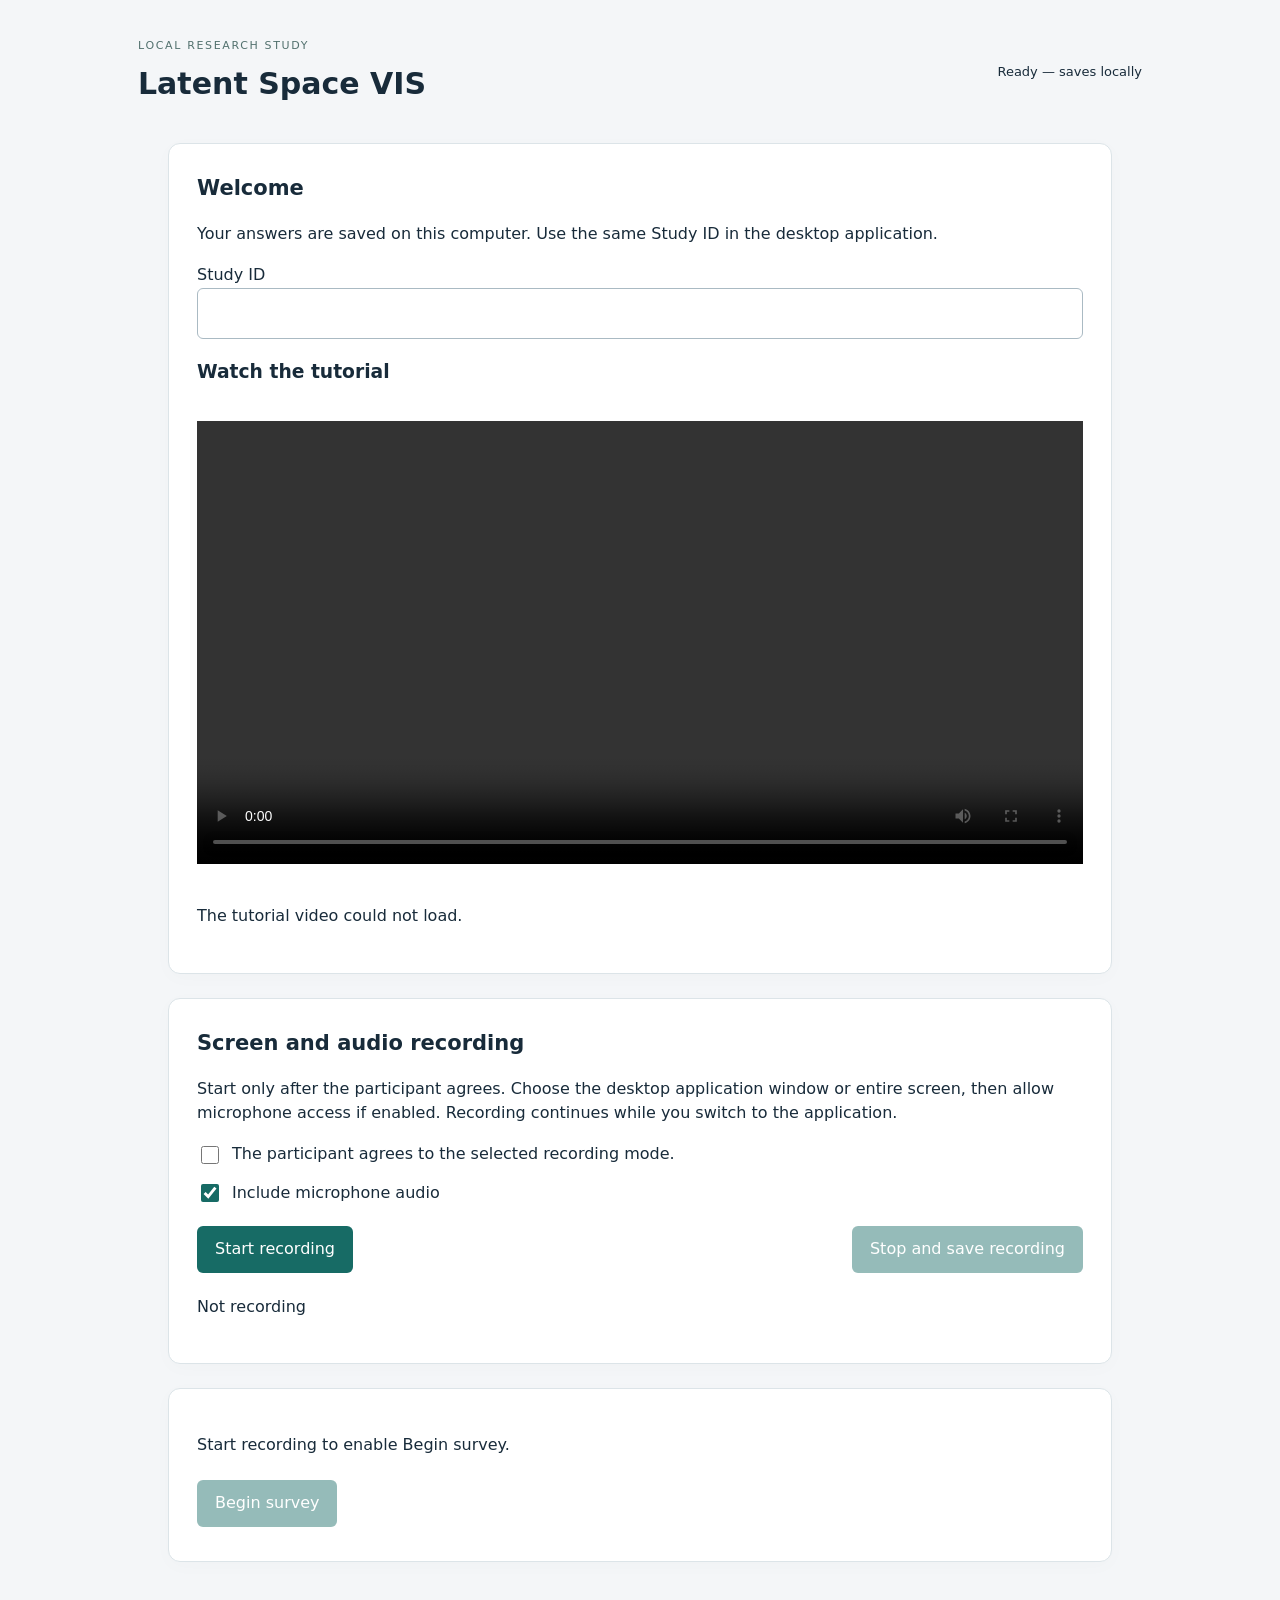
==== study/web/index.html @ 05cd8879 "update user study tool" ====
<!doctype html><html lang="en"><meta charset="utf-8"><meta name="viewport" content="width=device-width, initial-scale=1"><title>Latent Space VIS study</title><link rel="stylesheet" href="style.css?v=finish-recording"><header><div><span class="eyebrow">LOCAL RESEARCH STUDY</span><h1>Latent Space VIS</h1></div><div id="headerControls"><div id="saveStatus" role="status">Loading survey…</div></div></header><main><section id="setup"><h2>Welcome</h2><p>Your answers are saved on this computer. Use the same Study ID in the desktop application.</p><label>Study ID<input id="studyId" required autocomplete="off" maxlength="80"></label><h3>Watch the tutorial</h3><video id="tutorialVideo" controls preload="metadata" src="tutorial.mp4"><track kind="captions" src="tutorial.vtt" srclang="en" label="English" default></video><p id="videoNote" role="status"></p></section><section id="recording"><h2>Screen and audio recording</h2><p>Start only after the participant agrees. Choose the desktop application window or entire screen, then allow microphone access if enabled. Recording continues while you switch to the application.</p><label class="inline"><input id="consent" type="checkbox">The participant agrees to the selected recording mode.</label><label class="inline"><input id="recordMicrophone" type="checkbox" checked>Include microphone audio</label><div id="recordActions" class="actions"><button id="recordStart">Start recording</button><button id="recordStop" disabled>Stop and save recording</button></div><p id="recordStatus" role="status">Not recording</p><a id="downloadRecording" hidden>Download recording backup</a></section><section id="beginControls"><p id="beginHint">Start recording to enable Begin survey.</p><button id="begin" aria-describedby="beginHint" disabled>Begin survey</button></section><section id="survey" hidden><div class="progress"><span id="pageTitle"></span><span id="pagePosition"></span></div><form id="questions"></form><p id="validation" role="alert"></p><nav><button id="previous" type="button">Previous</button><button id="next" type="button">Save and continue</button></nav></section><section id="finished" hidden><h2>Responses saved</h2><div id="finishRecording"></div><button id="downloadBackup" class="secondary-button" hidden>Download backup (optional)</button> <button id="newSession" class="secondary-button">New participant</button></section></main><script src="app.js?v=named-answers-v3"></script></html>
---- study/web/style.css ----
:root{font-family:system-ui,sans-serif;color:#182b3a;background:#f4f6f8;line-height:1.55}*{box-sizing:border-box}body{margin:0}header{max-width:1060px;margin:auto;padding:32px 28px 16px;display:flex;justify-content:space-between;gap:24px;align-items:center}h1{margin:4px 0;font-size:30px}h2{font-size:21px;margin-top:0}.eyebrow{font-size:11px;letter-spacing:.15em;color:#52716e}main{max-width:1000px;margin:auto;padding:16px 28px 60px}section{background:white;border:1px solid #dce4e8;border-radius:12px;padding:28px;margin:0 0 24px;box-shadow:0 4px 20px #14283805}label{display:block;margin:14px 0}input[type=text],input:not([type]),textarea{display:block;width:100%;padding:12px;border:1px solid #aabac3;border-radius:6px;font:inherit}textarea{min-height:100px}button{font:inherit;background:#176b65;color:white;border:0;padding:11px 18px;border-radius:6px;cursor:pointer;margin:6px 0}button:disabled{opacity:.45;cursor:default}nav,.actions,.progress{display:flex;justify-content:space-between;gap:16px}fieldset{border:0;padding:0;margin:28px 0}legend{font-size:17px;font-weight:600;margin-bottom:12px}.choice,.inline{display:flex;align-items:center;gap:10px}input[type=radio],input[type=checkbox]{width:18px;height:18px;accent-color:#176b65}input[type=range]{width:100%;accent-color:#176b65}.slider-label{margin-bottom:8px}.slider-endpoints{display:flex;justify-content:space-between;color:#61737e;font-size:13px}.required{color:#ab3626}#validation{color:#a62b21}.progress{color:#526672;border-bottom:1px solid #e2e8ed;padding-bottom:14px}.matrix-row{padding:14px 0;border-bottom:1px solid #edf1f4}.scale{display:flex;flex-wrap:wrap;gap:12px}.scale label{font-size:12px;flex:1;min-width:70px}.recording{border-color:#c34141!important}video{width:100%;margin:16px 0;background:#142734}#saveStatus{font-size:13px}details{margin-top:20px}a{color:#176b65}[hidden]{display:none!important}@media(max-width:600px){header{display:block}section{padding:18px}.scale label{min-width:95px}}
#headerControls{display:flex;align-items:center;justify-content:flex-end;gap:12px;flex-wrap:wrap}
#finishRecording #recordStop{font-weight:700;font-size:1.1rem;padding:12px 22px}
.secondary-button{color:#176b65;background:white;border:1px solid #aabac3}
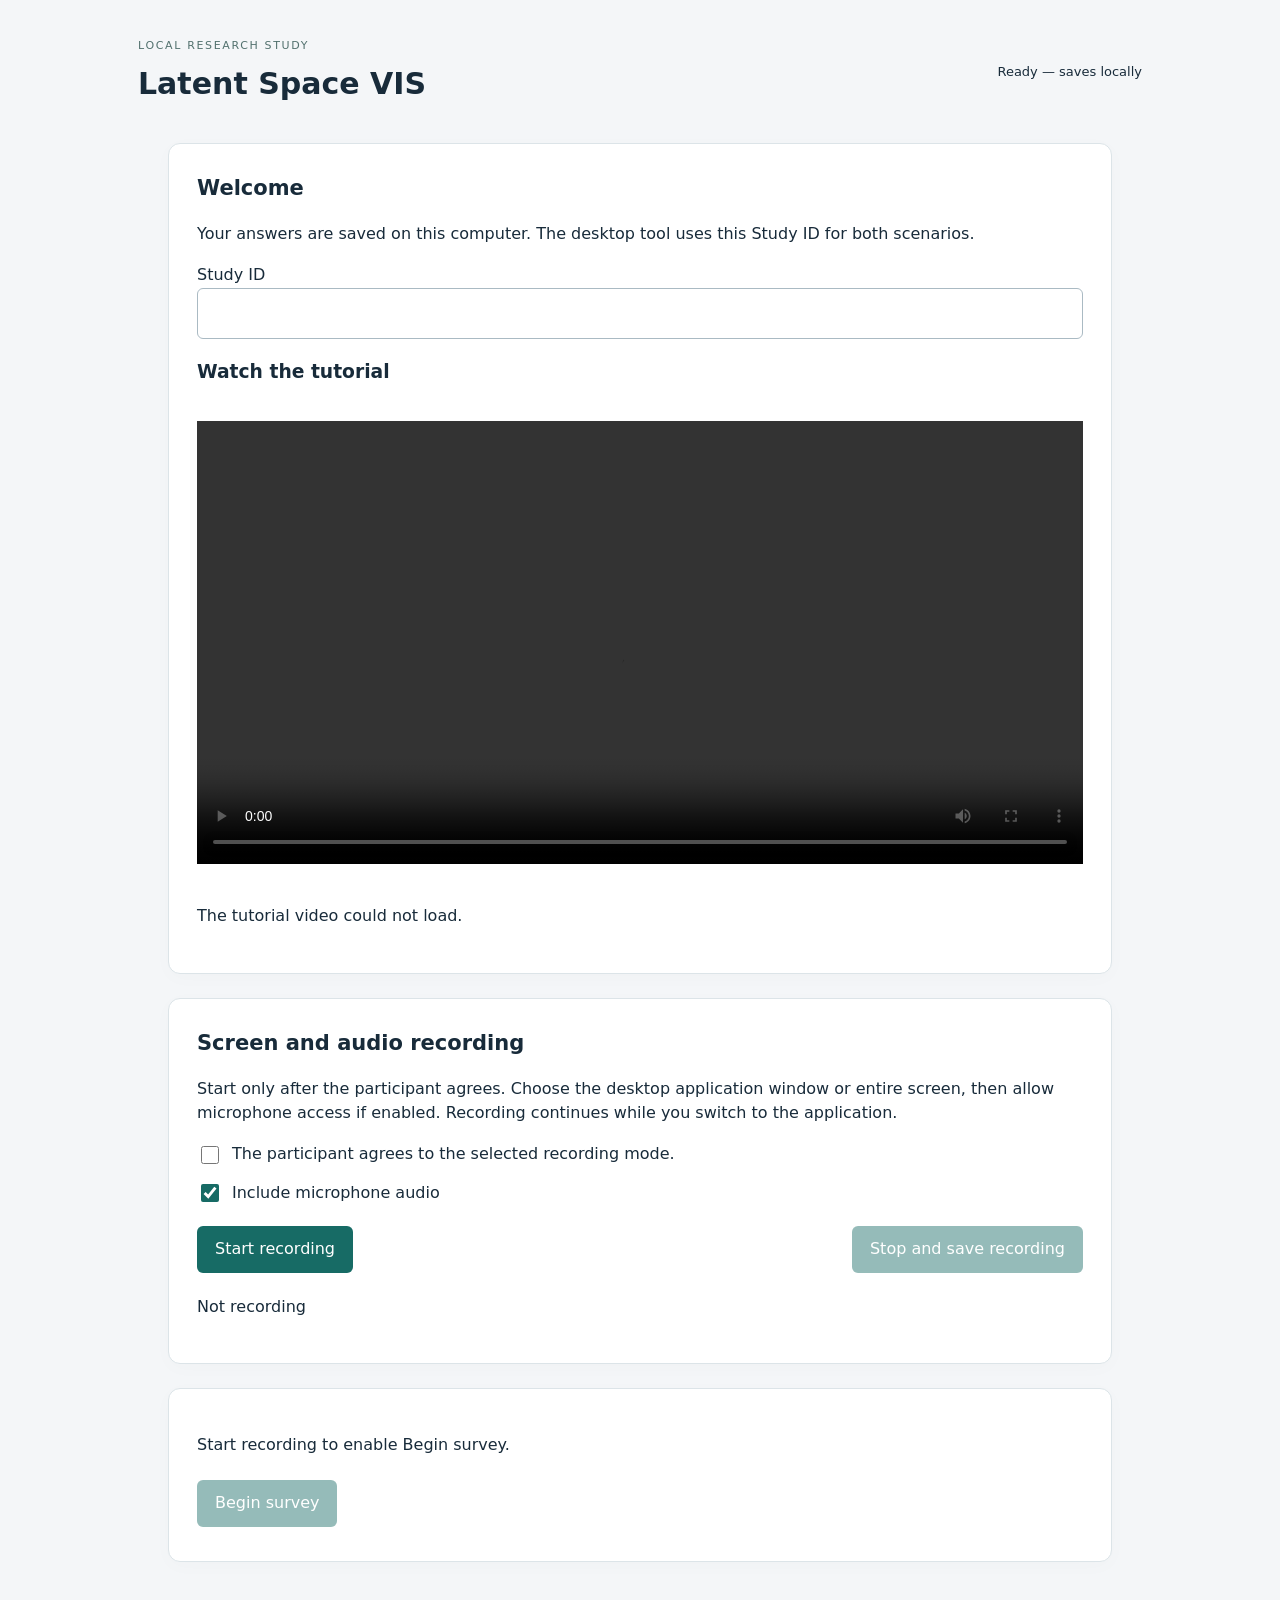
==== commit 774a67fb: "bug fixes" ====
--- a/study/web/index.html
+++ b/study/web/index.html
@@ -1 +1 @@
-<!doctype html><html lang="en"><meta charset="utf-8"><meta name="viewport" content="width=device-width, initial-scale=1"><title>Latent Space VIS study</title><link rel="stylesheet" href="style.css?v=finish-recording"><header><div><span class="eyebrow">LOCAL RESEARCH STUDY</span><h1>Latent Space VIS</h1></div><div id="headerControls"><div id="saveStatus" role="status">Loading survey…</div></div></header><main><section id="setup"><h2>Welcome</h2><p>Your answers are saved on this computer. Use the same Study ID in the desktop application.</p><label>Study ID<input id="studyId" required autocomplete="off" maxlength="80"></label><h3>Watch the tutorial</h3><video id="tutorialVideo" controls preload="metadata" src="tutorial.mp4"><track kind="captions" src="tutorial.vtt" srclang="en" label="English" default></video><p id="videoNote" role="status"></p></section><section id="recording"><h2>Screen and audio recording</h2><p>Start only after the participant agrees. Choose the desktop application window or entire screen, then allow microphone access if enabled. Recording continues while you switch to the application.</p><label class="inline"><input id="consent" type="checkbox">The participant agrees to the selected recording mode.</label><label class="inline"><input id="recordMicrophone" type="checkbox" checked>Include microphone audio</label><div id="recordActions" class="actions"><button id="recordStart">Start recording</button><button id="recordStop" disabled>Stop and save recording</button></div><p id="recordStatus" role="status">Not recording</p><a id="downloadRecording" hidden>Download recording backup</a></section><section id="beginControls"><p id="beginHint">Start recording to enable Begin survey.</p><button id="begin" aria-describedby="beginHint" disabled>Begin survey</button></section><section id="survey" hidden><div class="progress"><span id="pageTitle"></span><span id="pagePosition"></span></div><form id="questions"></form><p id="validation" role="alert"></p><nav><button id="previous" type="button">Previous</button><button id="next" type="button">Save and continue</button></nav></section><section id="finished" hidden><h2>Responses saved</h2><div id="finishRecording"></div><button id="downloadBackup" class="secondary-button" hidden>Download backup (optional)</button> <button id="newSession" class="secondary-button">New participant</button></section></main><script src="app.js?v=named-answers-v3"></script></html>
+<!doctype html><html lang="en"><meta charset="utf-8"><meta name="viewport" content="width=device-width, initial-scale=1"><title>Latent Space VIS study</title><link rel="stylesheet" href="style.css?v=finish-recording"><header><div><span class="eyebrow">LOCAL RESEARCH STUDY</span><h1>Latent Space VIS</h1></div><div id="headerControls"><div id="saveStatus" role="status">Loading survey…</div></div></header><main><section id="setup"><h2>Welcome</h2><p>Your answers are saved on this computer. The desktop tool uses this Study ID for both scenarios.</p><label>Study ID<input id="studyId" required autocomplete="off" maxlength="80"></label><h3>Watch the tutorial</h3><video id="tutorialVideo" controls preload="metadata" src="tutorial.mp4"><track kind="captions" src="tutorial.vtt" srclang="en" label="English" default></video><p id="videoNote" role="status"></p></section><section id="recording"><h2>Screen and audio recording</h2><p>Start only after the participant agrees. Choose the desktop application window or entire screen, then allow microphone access if enabled. Recording continues while you switch to the application.</p><label class="inline"><input id="consent" type="checkbox">The participant agrees to the selected recording mode.</label><label class="inline"><input id="recordMicrophone" type="checkbox" checked>Include microphone audio</label><div id="recordActions" class="actions"><button id="recordStart">Start recording</button><button id="recordStop" disabled>Stop and save recording</button></div><p id="recordStatus" role="status">Not recording</p><a id="downloadRecording" hidden>Download recording backup</a></section><section id="beginControls"><p id="beginHint">Start recording to enable Begin survey.</p><button id="begin" aria-describedby="beginHint" disabled>Begin survey</button></section><section id="survey" hidden><div class="progress"><span id="pageTitle"></span><span id="pagePosition"></span></div><form id="questions"></form><p id="validation" role="alert"></p><nav><button id="previous" type="button">Previous</button><button id="next" type="button">Save and continue</button></nav></section><section id="finished" hidden><h2>Responses saved</h2><div id="finishRecording"></div><button id="downloadBackup" class="secondary-button" hidden>Download backup (optional)</button> <button id="newSession" class="secondary-button">New participant</button></section></main><script src="app.js?v=automatic-tool-setup"></script></html>
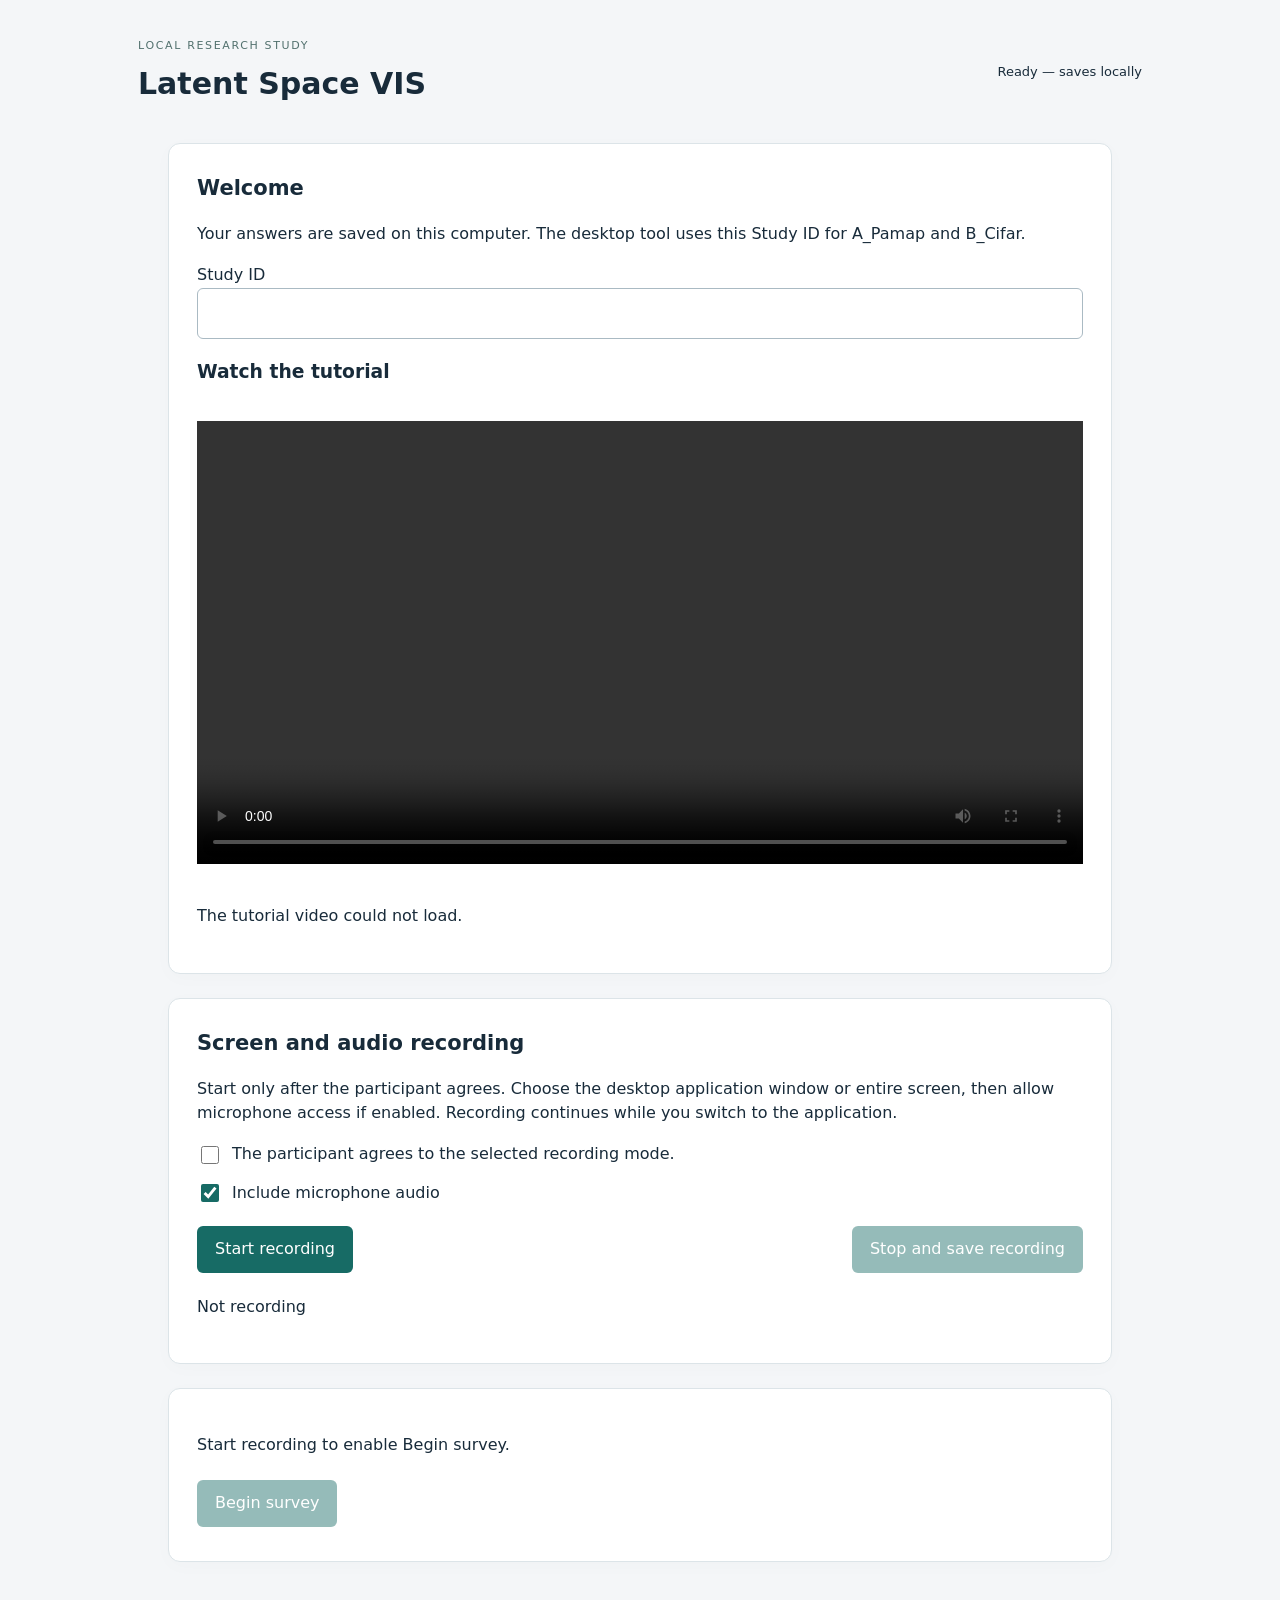
==== commit ca53c6de: "remove old stuff" ====
--- a/study/web/index.html
+++ b/study/web/index.html
@@ -1 +1 @@
-<!doctype html><html lang="en"><meta charset="utf-8"><meta name="viewport" content="width=device-width, initial-scale=1"><title>Latent Space VIS study</title><link rel="stylesheet" href="style.css?v=finish-recording"><header><div><span class="eyebrow">LOCAL RESEARCH STUDY</span><h1>Latent Space VIS</h1></div><div id="headerControls"><div id="saveStatus" role="status">Loading survey…</div></div></header><main><section id="setup"><h2>Welcome</h2><p>Your answers are saved on this computer. The desktop tool uses this Study ID for both scenarios.</p><label>Study ID<input id="studyId" required autocomplete="off" maxlength="80"></label><h3>Watch the tutorial</h3><video id="tutorialVideo" controls preload="metadata" src="tutorial.mp4"><track kind="captions" src="tutorial.vtt" srclang="en" label="English" default></video><p id="videoNote" role="status"></p></section><section id="recording"><h2>Screen and audio recording</h2><p>Start only after the participant agrees. Choose the desktop application window or entire screen, then allow microphone access if enabled. Recording continues while you switch to the application.</p><label class="inline"><input id="consent" type="checkbox">The participant agrees to the selected recording mode.</label><label class="inline"><input id="recordMicrophone" type="checkbox" checked>Include microphone audio</label><div id="recordActions" class="actions"><button id="recordStart">Start recording</button><button id="recordStop" disabled>Stop and save recording</button></div><p id="recordStatus" role="status">Not recording</p><a id="downloadRecording" hidden>Download recording backup</a></section><section id="beginControls"><p id="beginHint">Start recording to enable Begin survey.</p><button id="begin" aria-describedby="beginHint" disabled>Begin survey</button></section><section id="survey" hidden><div class="progress"><span id="pageTitle"></span><span id="pagePosition"></span></div><form id="questions"></form><p id="validation" role="alert"></p><nav><button id="previous" type="button">Previous</button><button id="next" type="button">Save and continue</button></nav></section><section id="finished" hidden><h2>Responses saved</h2><div id="finishRecording"></div><button id="downloadBackup" class="secondary-button" hidden>Download backup (optional)</button> <button id="newSession" class="secondary-button">New participant</button></section></main><script src="app.js?v=automatic-tool-setup"></script></html>
+<!doctype html><html lang="en"><meta charset="utf-8"><meta name="viewport" content="width=device-width, initial-scale=1"><title>Latent Space VIS study</title><link rel="stylesheet" href="style.css?v=finish-recording"><header><div><span class="eyebrow">LOCAL RESEARCH STUDY</span><h1>Latent Space VIS</h1></div><div id="headerControls"><div id="saveStatus" role="status">Loading survey…</div></div></header><main><section id="setup"><h2>Welcome</h2><p>Your answers are saved on this computer. The desktop tool uses this Study ID for A_Pamap and B_Cifar.</p><label>Study ID<input id="studyId" required autocomplete="off" maxlength="80"></label><h3>Watch the tutorial</h3><video id="tutorialVideo" controls preload="metadata" src="tutorial.mp4"><track kind="captions" src="tutorial.vtt" srclang="en" label="English" default></video><p id="videoNote" role="status"></p></section><section id="recording"><h2>Screen and audio recording</h2><p>Start only after the participant agrees. Choose the desktop application window or entire screen, then allow microphone access if enabled. Recording continues while you switch to the application.</p><label class="inline"><input id="consent" type="checkbox">The participant agrees to the selected recording mode.</label><label class="inline"><input id="recordMicrophone" type="checkbox" checked>Include microphone audio</label><div id="recordActions" class="actions"><button id="recordStart">Start recording</button><button id="recordStop" disabled>Stop and save recording</button></div><p id="recordStatus" role="status">Not recording</p><a id="downloadRecording" hidden>Download recording backup</a></section><section id="beginControls"><p id="beginHint">Start recording to enable Begin survey.</p><button id="begin" aria-describedby="beginHint" disabled>Begin survey</button></section><section id="survey" hidden><div class="progress"><span id="pageTitle"></span><span id="pagePosition"></span></div><form id="questions"></form><p id="validation" role="alert"></p><nav><button id="previous" type="button">Previous</button><button id="next" type="button">Save and continue</button></nav></section><section id="finished" hidden><h2>Responses saved</h2><div id="finishRecording"></div><button id="downloadBackup" class="secondary-button" hidden>Download backup (optional)</button> <button id="newSession" class="secondary-button">New participant</button></section></main><script src="app.js?v=survey-flow"></script></html>
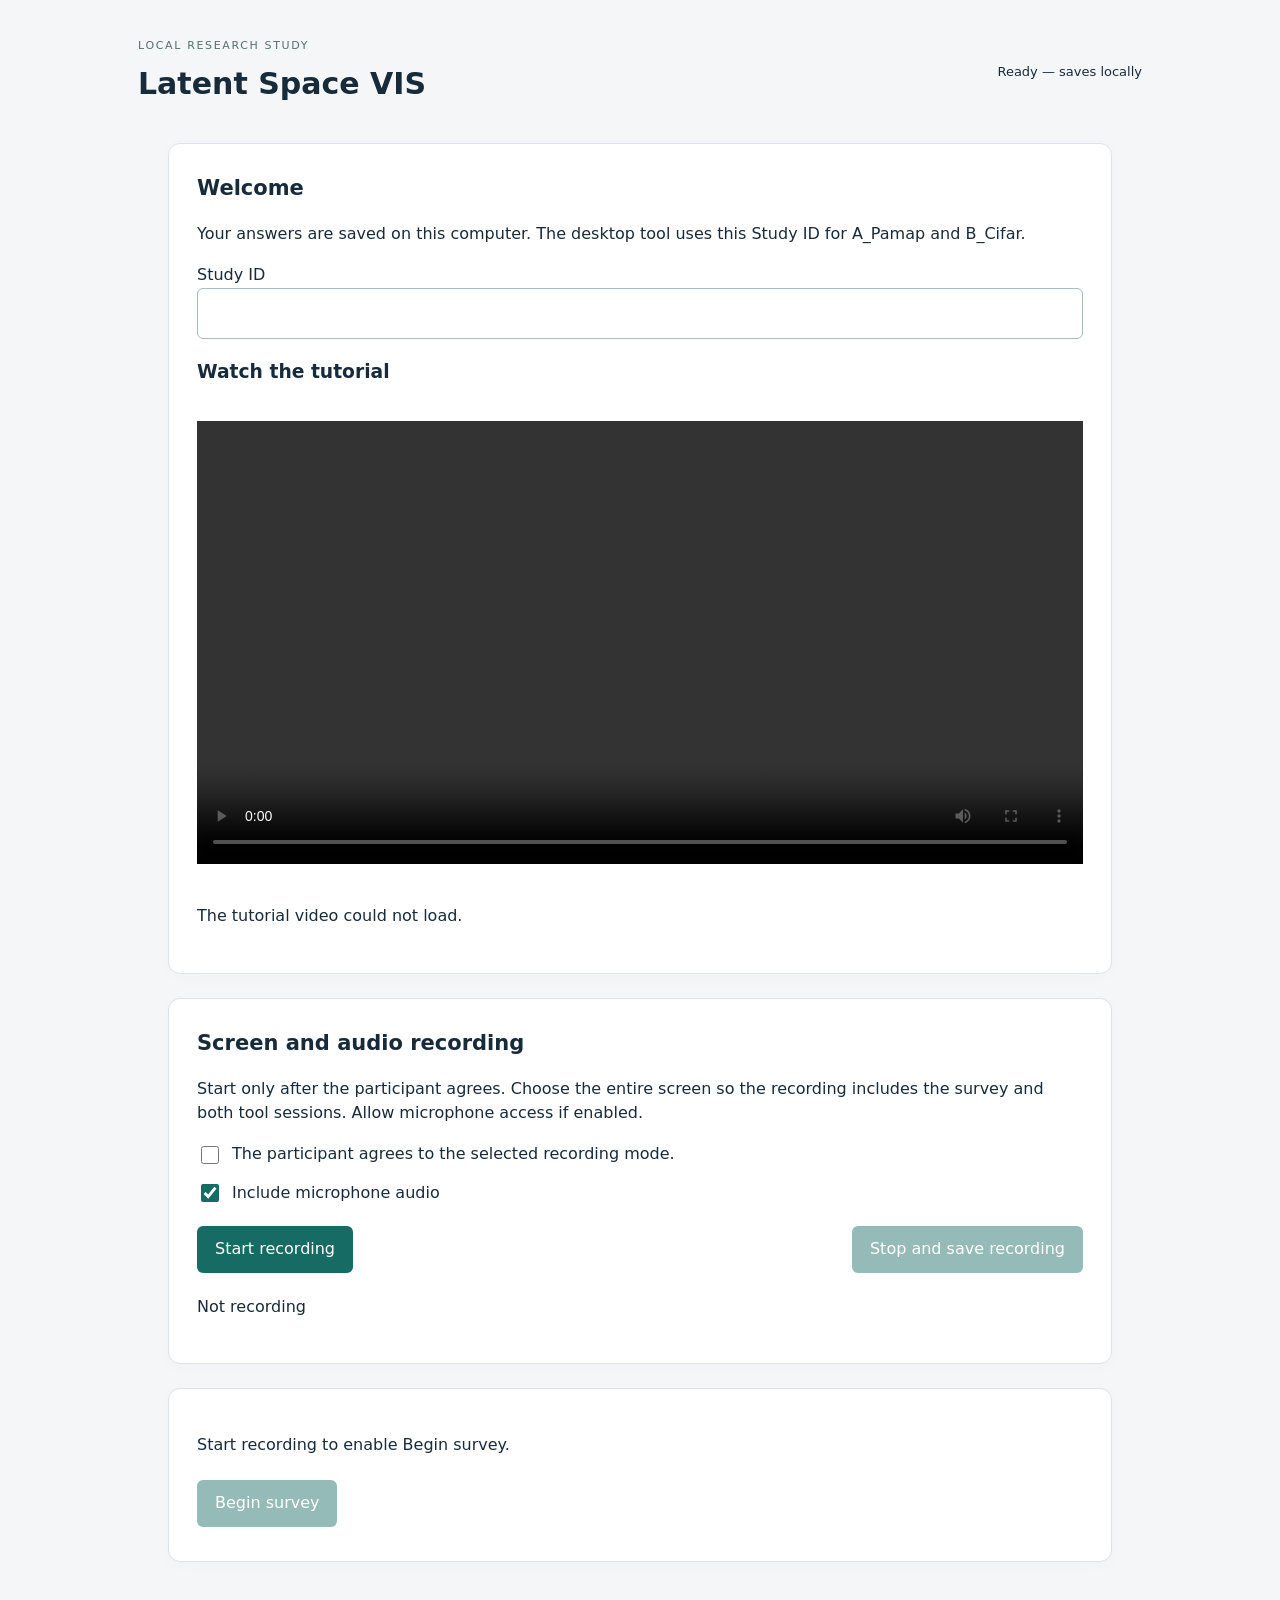
==== commit 9fc89123: "restructuring folder" ====
--- a/study/web/index.html
+++ b/study/web/index.html
@@ -1 +1 @@
-<!doctype html><html lang="en"><meta charset="utf-8"><meta name="viewport" content="width=device-width, initial-scale=1"><title>Latent Space VIS study</title><link rel="stylesheet" href="style.css?v=finish-recording"><header><div><span class="eyebrow">LOCAL RESEARCH STUDY</span><h1>Latent Space VIS</h1></div><div id="headerControls"><div id="saveStatus" role="status">Loading survey…</div></div></header><main><section id="setup"><h2>Welcome</h2><p>Your answers are saved on this computer. The desktop tool uses this Study ID for A_Pamap and B_Cifar.</p><label>Study ID<input id="studyId" required autocomplete="off" maxlength="80"></label><h3>Watch the tutorial</h3><video id="tutorialVideo" controls preload="metadata" src="tutorial.mp4"><track kind="captions" src="tutorial.vtt" srclang="en" label="English" default></video><p id="videoNote" role="status"></p></section><section id="recording"><h2>Screen and audio recording</h2><p>Start only after the participant agrees. Choose the desktop application window or entire screen, then allow microphone access if enabled. Recording continues while you switch to the application.</p><label class="inline"><input id="consent" type="checkbox">The participant agrees to the selected recording mode.</label><label class="inline"><input id="recordMicrophone" type="checkbox" checked>Include microphone audio</label><div id="recordActions" class="actions"><button id="recordStart">Start recording</button><button id="recordStop" disabled>Stop and save recording</button></div><p id="recordStatus" role="status">Not recording</p><a id="downloadRecording" hidden>Download recording backup</a></section><section id="beginControls"><p id="beginHint">Start recording to enable Begin survey.</p><button id="begin" aria-describedby="beginHint" disabled>Begin survey</button></section><section id="survey" hidden><div class="progress"><span id="pageTitle"></span><span id="pagePosition"></span></div><form id="questions"></form><p id="validation" role="alert"></p><nav><button id="previous" type="button">Previous</button><button id="next" type="button">Save and continue</button></nav></section><section id="finished" hidden><h2>Responses saved</h2><div id="finishRecording"></div><button id="downloadBackup" class="secondary-button" hidden>Download backup (optional)</button> <button id="newSession" class="secondary-button">New participant</button></section></main><script src="app.js?v=survey-flow"></script></html>
+<!doctype html><html lang="en"><meta charset="utf-8"><meta name="viewport" content="width=device-width, initial-scale=1"><title>Latent Space VIS study</title><link rel="stylesheet" href="style.css?v=compact-recording-control"><header><div><span class="eyebrow">LOCAL RESEARCH STUDY</span><h1>Latent Space VIS</h1></div><div id="headerControls"><div id="saveStatus" role="status">Loading survey…</div></div></header><main><section id="setup"><h2>Welcome</h2><p>Your answers are saved on this computer. The desktop tool uses this Study ID for A_Pamap and B_Cifar.</p><label>Study ID<input id="studyId" required autocomplete="off" maxlength="80"></label><h3>Watch the tutorial</h3><video id="tutorialVideo" controls preload="metadata" src="tutorial.mp4"><track kind="captions" src="tutorial.vtt" srclang="en" label="English" default></video><p id="videoNote" role="status"></p></section><section id="recording"><h2>Screen and audio recording</h2><p>Start only after the participant agrees. Choose the entire screen so the recording includes the survey and both tool sessions. Allow microphone access if enabled.</p><label class="inline"><input id="consent" type="checkbox">The participant agrees to the selected recording mode.</label><label class="inline"><input id="recordMicrophone" type="checkbox" checked>Include microphone audio</label><div id="recordActions" class="actions"><button id="recordStart">Start recording</button><button id="recordStop" disabled>Stop and save recording</button></div><p id="recordStatus" role="status">Not recording</p><a id="downloadRecording" hidden>Download recording backup</a></section><section id="beginControls"><p id="beginHint">Start recording to enable Begin survey.</p><button id="begin" aria-describedby="beginHint" disabled>Begin survey</button></section><section id="survey" hidden><div class="progress"><span id="pageTitle"></span><span id="pagePosition"></span></div><form id="questions"></form><p id="validation" role="alert"></p><nav><button id="previous" type="button">Previous</button><button id="next" type="button">Save and continue</button></nav></section><section id="finished" hidden><h2>Responses saved</h2><div id="finishRecording"></div><button id="downloadBackup" class="secondary-button" hidden>Download backup (optional)</button> <button id="newSession" class="secondary-button">New participant</button></section></main><script src="app.js?v=ready-to-switch"></script></html>
--- a/study/web/style.css
+++ b/study/web/style.css
@@ -1,4 +1,19 @@
 :root{font-family:system-ui,sans-serif;color:#182b3a;background:#f4f6f8;line-height:1.55}*{box-sizing:border-box}body{margin:0}header{max-width:1060px;margin:auto;padding:32px 28px 16px;display:flex;justify-content:space-between;gap:24px;align-items:center}h1{margin:4px 0;font-size:30px}h2{font-size:21px;margin-top:0}.eyebrow{font-size:11px;letter-spacing:.15em;color:#52716e}main{max-width:1000px;margin:auto;padding:16px 28px 60px}section{background:white;border:1px solid #dce4e8;border-radius:12px;padding:28px;margin:0 0 24px;box-shadow:0 4px 20px #14283805}label{display:block;margin:14px 0}input[type=text],input:not([type]),textarea{display:block;width:100%;padding:12px;border:1px solid #aabac3;border-radius:6px;font:inherit}textarea{min-height:100px}button{font:inherit;background:#176b65;color:white;border:0;padding:11px 18px;border-radius:6px;cursor:pointer;margin:6px 0}button:disabled{opacity:.45;cursor:default}nav,.actions,.progress{display:flex;justify-content:space-between;gap:16px}fieldset{border:0;padding:0;margin:28px 0}legend{font-size:17px;font-weight:600;margin-bottom:12px}.choice,.inline{display:flex;align-items:center;gap:10px}input[type=radio],input[type=checkbox]{width:18px;height:18px;accent-color:#176b65}input[type=range]{width:100%;accent-color:#176b65}.slider-label{margin-bottom:8px}.slider-endpoints{display:flex;justify-content:space-between;color:#61737e;font-size:13px}.required{color:#ab3626}#validation{color:#a62b21}.progress{color:#526672;border-bottom:1px solid #e2e8ed;padding-bottom:14px}.matrix-row{padding:14px 0;border-bottom:1px solid #edf1f4}.scale{display:flex;flex-wrap:wrap;gap:12px}.scale label{font-size:12px;flex:1;min-width:70px}.recording{border-color:#c34141!important}video{width:100%;margin:16px 0;background:#142734}#saveStatus{font-size:13px}details{margin-top:20px}a{color:#176b65}[hidden]{display:none!important}@media(max-width:600px){header{display:block}section{padding:18px}.scale label{min-width:95px}}
 #headerControls{display:flex;align-items:center;justify-content:flex-end;gap:12px;flex-wrap:wrap}
+#headerControls #recordStop {
+  background: transparent;
+  color: #526672;
+  font-size: 13px;
+  padding: 6px 10px;
+  margin: 0;
+}
+#headerControls #recordStop:hover:not(:disabled) {
+  background: #e7edf0;
+  color: #182b3a;
+}
+#headerControls #recordStop:focus-visible {
+  outline: 2px solid #176b65;
+  outline-offset: 2px;
+}
 #finishRecording #recordStop{font-weight:700;font-size:1.1rem;padding:12px 22px}
 .secondary-button{color:#176b65;background:white;border:1px solid #aabac3}
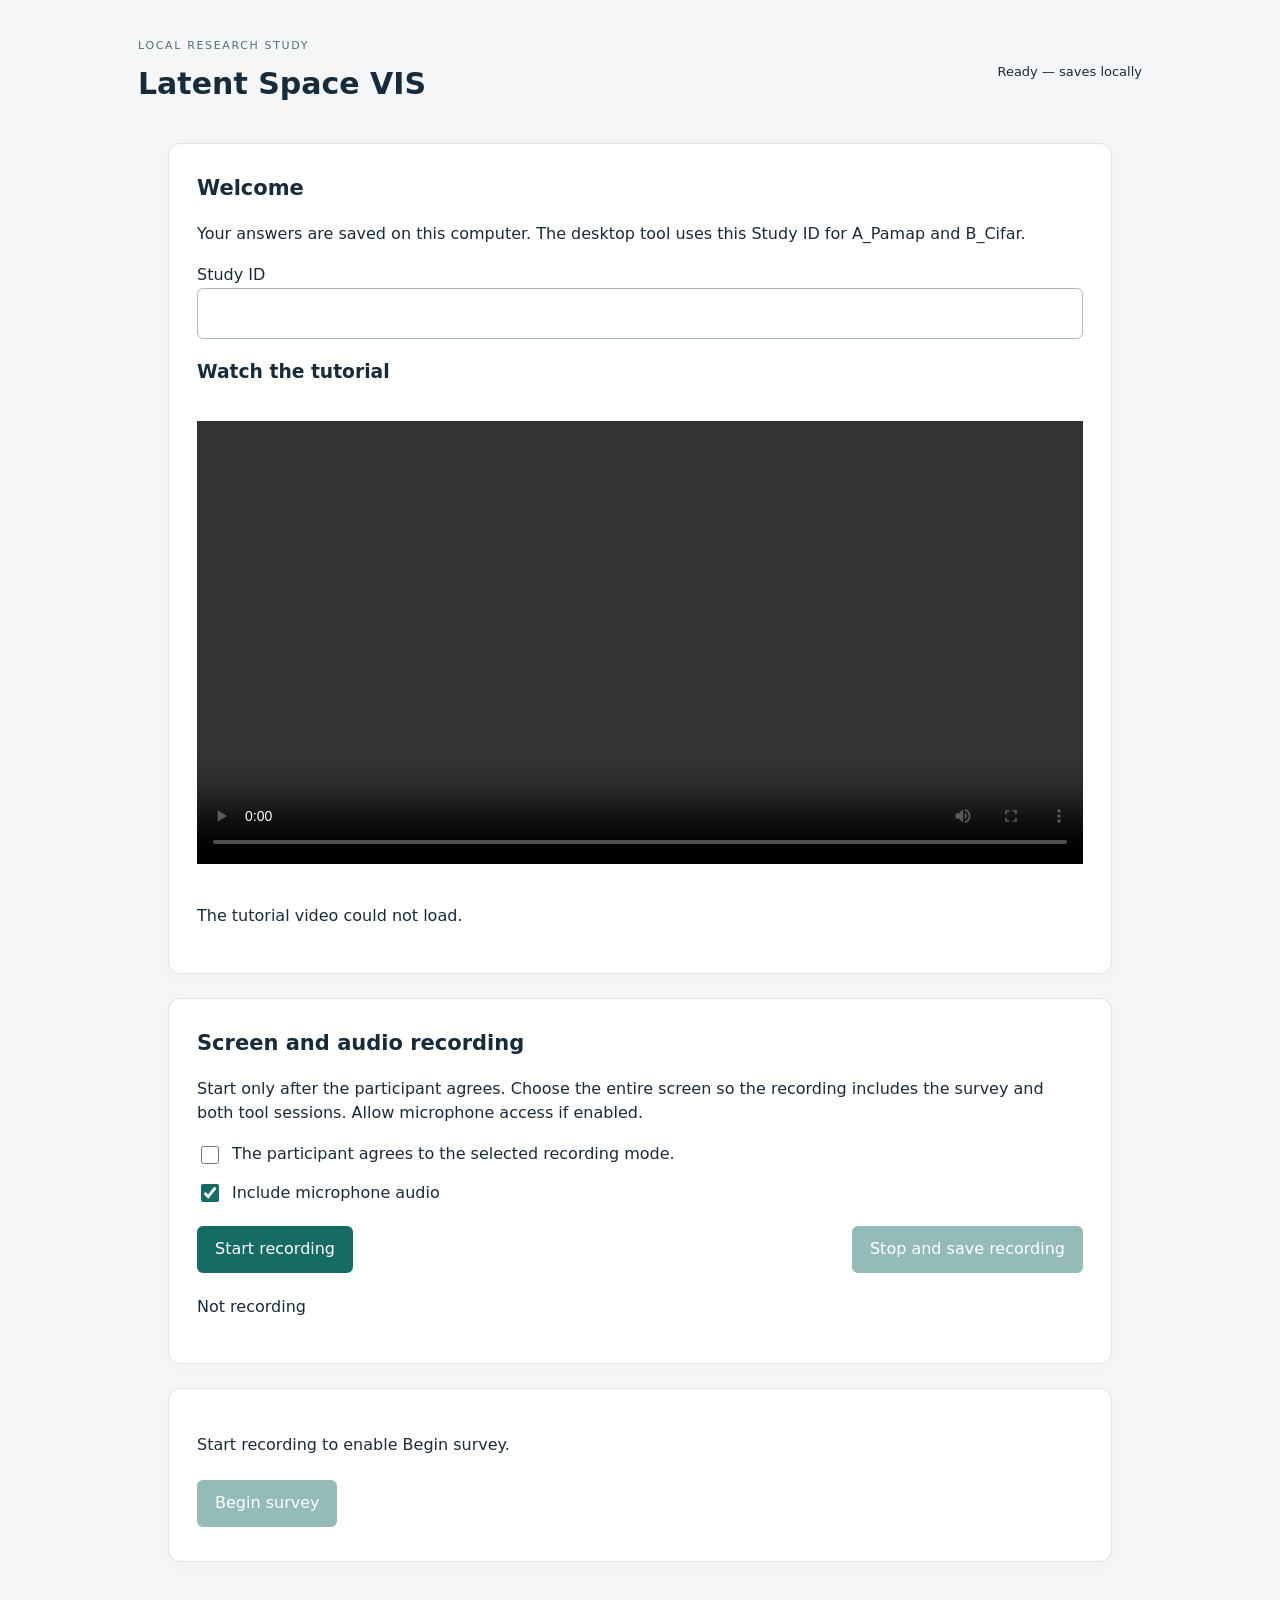
==== commit b1d0b629: "major ui adjustments to simplify process" ====
--- a/study/web/index.html
+++ b/study/web/index.html
@@ -1 +1 @@
-<!doctype html><html lang="en"><meta charset="utf-8"><meta name="viewport" content="width=device-width, initial-scale=1"><title>Latent Space VIS study</title><link rel="stylesheet" href="style.css?v=compact-recording-control"><header><div><span class="eyebrow">LOCAL RESEARCH STUDY</span><h1>Latent Space VIS</h1></div><div id="headerControls"><div id="saveStatus" role="status">Loading survey…</div></div></header><main><section id="setup"><h2>Welcome</h2><p>Your answers are saved on this computer. The desktop tool uses this Study ID for A_Pamap and B_Cifar.</p><label>Study ID<input id="studyId" required autocomplete="off" maxlength="80"></label><h3>Watch the tutorial</h3><video id="tutorialVideo" controls preload="metadata" src="tutorial.mp4"><track kind="captions" src="tutorial.vtt" srclang="en" label="English" default></video><p id="videoNote" role="status"></p></section><section id="recording"><h2>Screen and audio recording</h2><p>Start only after the participant agrees. Choose the entire screen so the recording includes the survey and both tool sessions. Allow microphone access if enabled.</p><label class="inline"><input id="consent" type="checkbox">The participant agrees to the selected recording mode.</label><label class="inline"><input id="recordMicrophone" type="checkbox" checked>Include microphone audio</label><div id="recordActions" class="actions"><button id="recordStart">Start recording</button><button id="recordStop" disabled>Stop and save recording</button></div><p id="recordStatus" role="status">Not recording</p><a id="downloadRecording" hidden>Download recording backup</a></section><section id="beginControls"><p id="beginHint">Start recording to enable Begin survey.</p><button id="begin" aria-describedby="beginHint" disabled>Begin survey</button></section><section id="survey" hidden><div class="progress"><span id="pageTitle"></span><span id="pagePosition"></span></div><form id="questions"></form><p id="validation" role="alert"></p><nav><button id="previous" type="button">Previous</button><button id="next" type="button">Save and continue</button></nav></section><section id="finished" hidden><h2>Responses saved</h2><div id="finishRecording"></div><button id="downloadBackup" class="secondary-button" hidden>Download backup (optional)</button> <button id="newSession" class="secondary-button">New participant</button></section></main><script src="app.js?v=ready-to-switch"></script></html>
+<!doctype html><html lang="en"><meta charset="utf-8"><meta name="viewport" content="width=device-width, initial-scale=1"><title>Latent Space VIS study</title><link rel="stylesheet" href="style.css?v=compact-recording-control"><header><div><span class="eyebrow">LOCAL RESEARCH STUDY</span><h1>Latent Space VIS</h1></div><div id="headerControls"><div id="saveStatus" role="status">Loading survey…</div></div></header><main><section id="setup"><h2>Welcome</h2><p>Your answers are saved on this computer. The desktop tool uses this Study ID for A_Pamap and B_Cifar.</p><label>Study ID<input id="studyId" required autocomplete="off" maxlength="80"></label><h3>Watch the tutorial</h3><video id="tutorialVideo" controls preload="metadata" src="tutorial.mp4"><track kind="captions" src="tutorial.vtt" srclang="en" label="English" default></video><p id="videoNote" role="status"></p></section><section id="recording"><h2>Screen and audio recording</h2><p>Start only after the participant agrees. Choose the entire screen so the recording includes the survey and both tool sessions. Allow microphone access if enabled.</p><label class="inline"><input id="consent" type="checkbox">The participant agrees to the selected recording mode.</label><label class="inline"><input id="recordMicrophone" type="checkbox" checked>Include microphone audio</label><div id="recordActions" class="actions"><button id="recordStart">Start recording</button><button id="recordStop" disabled>Stop and save recording</button></div><p id="recordStatus" role="status">Not recording</p><a id="downloadRecording" hidden>Download recording backup</a></section><section id="beginControls"><p id="beginHint">Start recording to enable Begin survey.</p><button id="begin" aria-describedby="beginHint" disabled>Begin survey</button></section><section id="survey" hidden><div class="progress"><span id="pageTitle"></span><span id="pagePosition"></span></div><form id="questions"></form><p id="validation" role="alert"></p><nav><button id="previous" type="button">Previous</button><button id="next" type="button">Save and continue</button></nav></section><section id="finished" hidden><h2>Responses saved</h2><div id="finishRecording"></div><button id="downloadBackup" class="secondary-button" hidden>Download backup (optional)</button> <button id="newSession" class="secondary-button">New participant</button></section></main><script src="app.js?v=recording-timeline"></script></html>
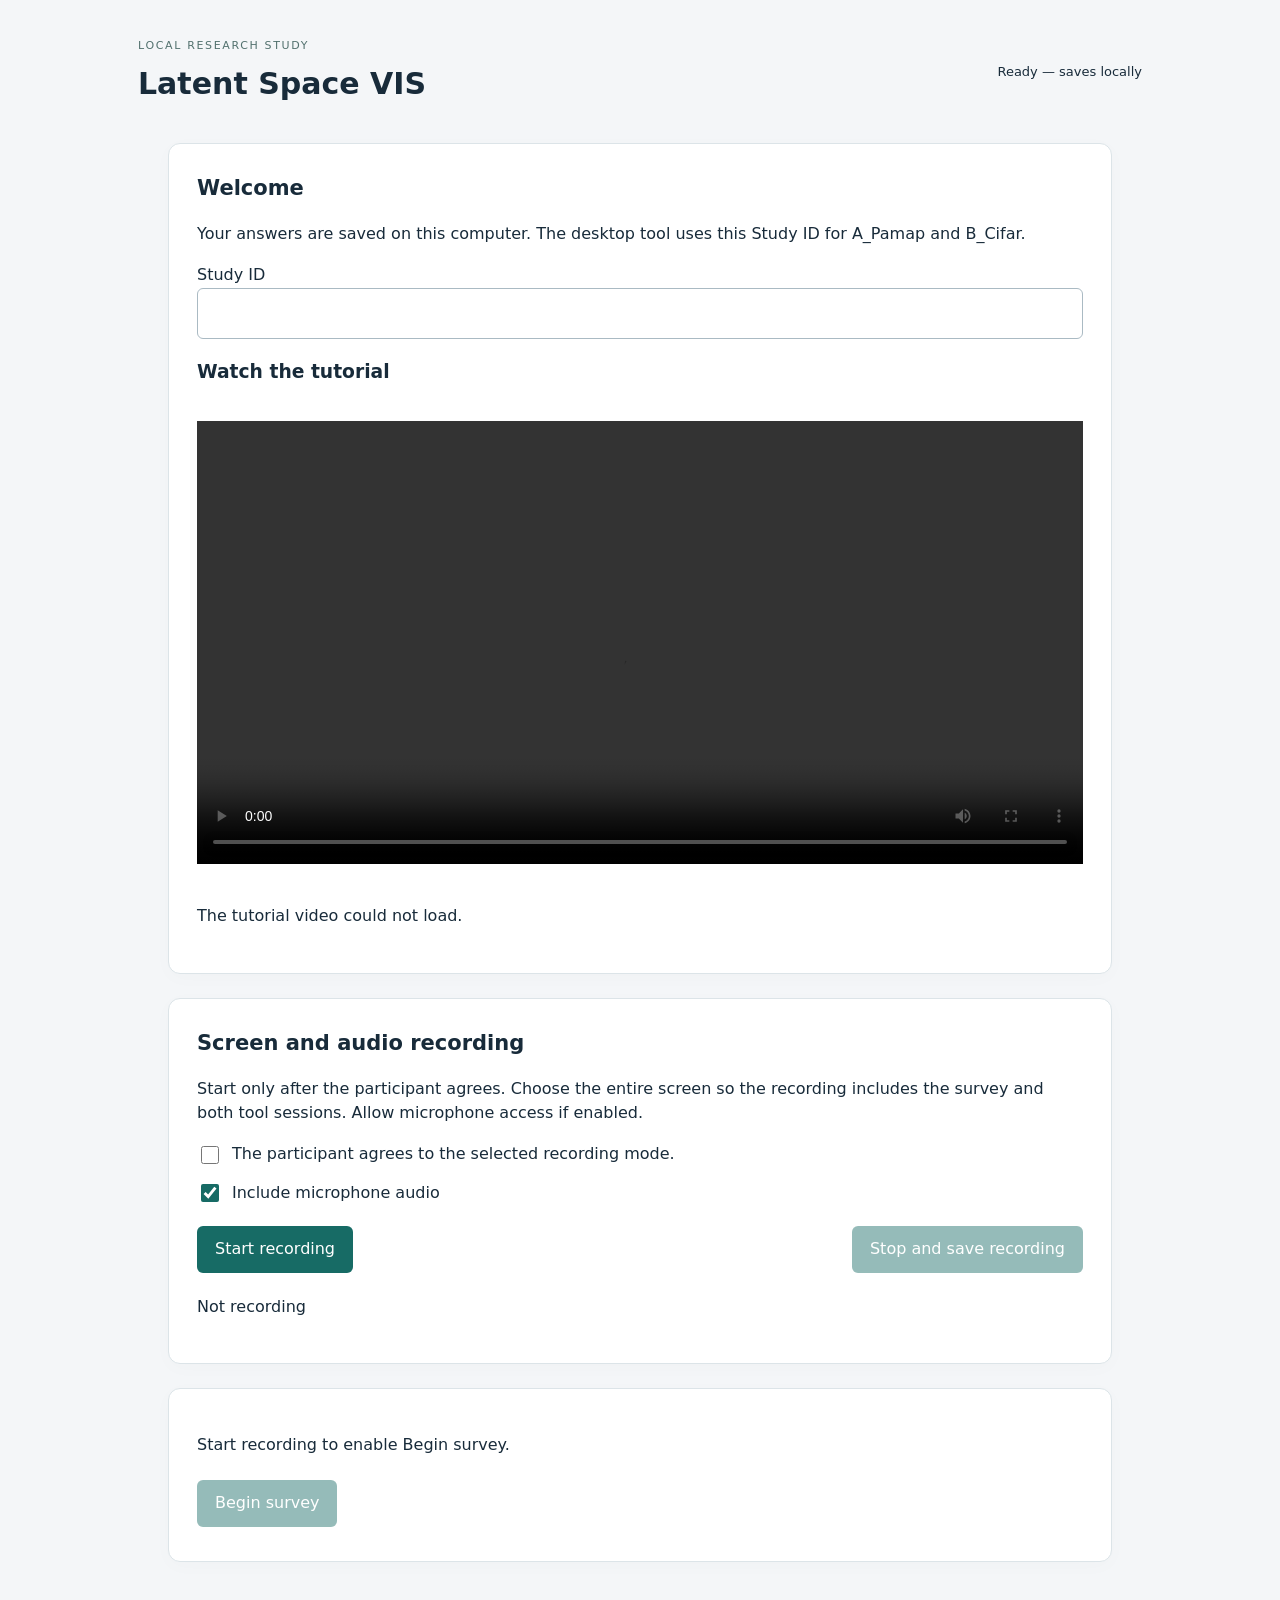
==== commit c226dc56: "finish final setup with sound" ====
--- a/study/web/index.html
+++ b/study/web/index.html
@@ -1 +1 @@
-<!doctype html><html lang="en"><meta charset="utf-8"><meta name="viewport" content="width=device-width, initial-scale=1"><title>Latent Space VIS study</title><link rel="stylesheet" href="style.css?v=compact-recording-control"><header><div><span class="eyebrow">LOCAL RESEARCH STUDY</span><h1>Latent Space VIS</h1></div><div id="headerControls"><div id="saveStatus" role="status">Loading survey…</div></div></header><main><section id="setup"><h2>Welcome</h2><p>Your answers are saved on this computer. The desktop tool uses this Study ID for A_Pamap and B_Cifar.</p><label>Study ID<input id="studyId" required autocomplete="off" maxlength="80"></label><h3>Watch the tutorial</h3><video id="tutorialVideo" controls preload="metadata" src="tutorial.mp4"><track kind="captions" src="tutorial.vtt" srclang="en" label="English" default></video><p id="videoNote" role="status"></p></section><section id="recording"><h2>Screen and audio recording</h2><p>Start only after the participant agrees. Choose the entire screen so the recording includes the survey and both tool sessions. Allow microphone access if enabled.</p><label class="inline"><input id="consent" type="checkbox">The participant agrees to the selected recording mode.</label><label class="inline"><input id="recordMicrophone" type="checkbox" checked>Include microphone audio</label><div id="recordActions" class="actions"><button id="recordStart">Start recording</button><button id="recordStop" disabled>Stop and save recording</button></div><p id="recordStatus" role="status">Not recording</p><a id="downloadRecording" hidden>Download recording backup</a></section><section id="beginControls"><p id="beginHint">Start recording to enable Begin survey.</p><button id="begin" aria-describedby="beginHint" disabled>Begin survey</button></section><section id="survey" hidden><div class="progress"><span id="pageTitle"></span><span id="pagePosition"></span></div><form id="questions"></form><p id="validation" role="alert"></p><nav><button id="previous" type="button">Previous</button><button id="next" type="button">Save and continue</button></nav></section><section id="finished" hidden><h2>Responses saved</h2><div id="finishRecording"></div><button id="downloadBackup" class="secondary-button" hidden>Download backup (optional)</button> <button id="newSession" class="secondary-button">New participant</button></section></main><script src="app.js?v=recording-timeline"></script></html>
+<!doctype html><html lang="en"><meta charset="utf-8"><meta name="viewport" content="width=device-width, initial-scale=1"><title>Latent Space VIS study</title><link rel="stylesheet" href="style.css?v=compact-recording-control"><header><div><span class="eyebrow">LOCAL RESEARCH STUDY</span><h1>Latent Space VIS</h1></div><div id="headerControls"><div id="saveStatus" role="status">Loading survey…</div></div></header><main><section id="setup"><h2>Welcome</h2><p>Your answers are saved on this computer. The desktop tool uses this Study ID for A_Pamap and B_Cifar.</p><label>Study ID<input id="studyId" required autocomplete="off" maxlength="80"></label><h3>Watch the tutorial</h3><video id="tutorialVideo" controls preload="metadata" src="tutorial.mp4"><track kind="captions" src="tutorial.vtt" srclang="en" label="English" default></video><p id="videoNote" role="status"></p></section><section id="recording"><h2>Screen and audio recording</h2><p>Start only after the participant agrees. Choose the entire screen so the recording includes the survey and both tool sessions. Allow microphone access if enabled.</p><label class="inline"><input id="consent" type="checkbox">The participant agrees to the selected recording mode.</label><label class="inline"><input id="recordMicrophone" type="checkbox" checked>Include microphone audio</label><div id="recordActions" class="actions"><button id="recordStart">Start recording</button><button id="recordStop" disabled>Stop and save recording</button></div><p id="recordStatus" role="status">Not recording</p><a id="downloadRecording" hidden>Download recording backup</a></section><section id="beginControls"><p id="beginHint">Start recording to enable Begin survey.</p><button id="begin" aria-describedby="beginHint" disabled>Begin survey</button></section><section id="survey" hidden><div class="progress"><span id="pageTitle"></span><span id="pagePosition"></span></div><form id="questions"></form><p id="validation" role="alert"></p><nav><button id="previous" type="button">Previous</button><button id="next" type="button">Save and continue</button></nav></section><section id="finished" hidden><h2>Responses saved</h2><div id="finishRecording"></div><button id="downloadBackup" class="secondary-button" hidden>Download backup (optional)</button> <button id="newSession" class="secondary-button">New participant</button></section></main><script src="app.js?v=recording-aac"></script></html>
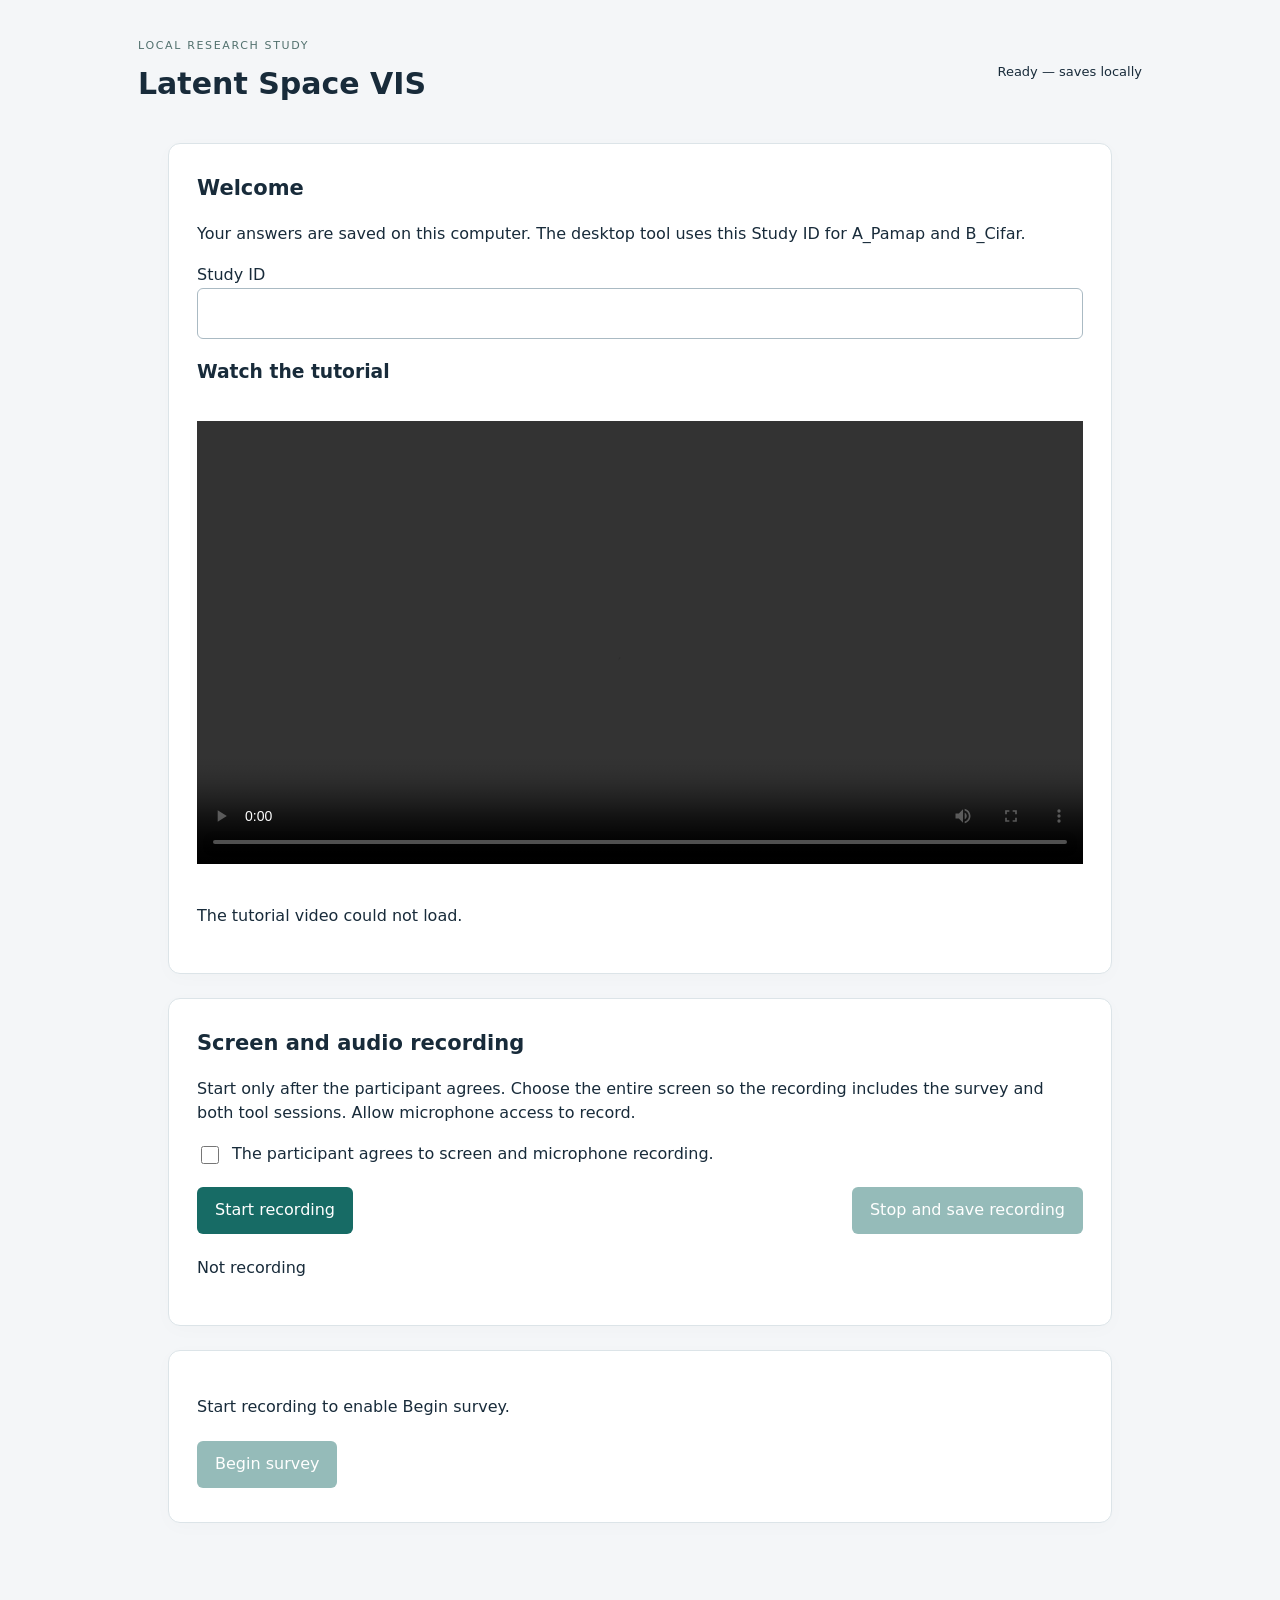
==== commit 1456699c: "minimal fixes to UI" ====
--- a/study/web/index.html
+++ b/study/web/index.html
@@ -1 +1 @@
-<!doctype html><html lang="en"><meta charset="utf-8"><meta name="viewport" content="width=device-width, initial-scale=1"><title>Latent Space VIS study</title><link rel="stylesheet" href="style.css?v=compact-recording-control"><header><div><span class="eyebrow">LOCAL RESEARCH STUDY</span><h1>Latent Space VIS</h1></div><div id="headerControls"><div id="saveStatus" role="status">Loading survey…</div></div></header><main><section id="setup"><h2>Welcome</h2><p>Your answers are saved on this computer. The desktop tool uses this Study ID for A_Pamap and B_Cifar.</p><label>Study ID<input id="studyId" required autocomplete="off" maxlength="80"></label><h3>Watch the tutorial</h3><video id="tutorialVideo" controls preload="metadata" src="tutorial.mp4"><track kind="captions" src="tutorial.vtt" srclang="en" label="English" default></video><p id="videoNote" role="status"></p></section><section id="recording"><h2>Screen and audio recording</h2><p>Start only after the participant agrees. Choose the entire screen so the recording includes the survey and both tool sessions. Allow microphone access if enabled.</p><label class="inline"><input id="consent" type="checkbox">The participant agrees to the selected recording mode.</label><label class="inline"><input id="recordMicrophone" type="checkbox" checked>Include microphone audio</label><div id="recordActions" class="actions"><button id="recordStart">Start recording</button><button id="recordStop" disabled>Stop and save recording</button></div><p id="recordStatus" role="status">Not recording</p><a id="downloadRecording" hidden>Download recording backup</a></section><section id="beginControls"><p id="beginHint">Start recording to enable Begin survey.</p><button id="begin" aria-describedby="beginHint" disabled>Begin survey</button></section><section id="survey" hidden><div class="progress"><span id="pageTitle"></span><span id="pagePosition"></span></div><form id="questions"></form><p id="validation" role="alert"></p><nav><button id="previous" type="button">Previous</button><button id="next" type="button">Save and continue</button></nav></section><section id="finished" hidden><h2>Responses saved</h2><div id="finishRecording"></div><button id="downloadBackup" class="secondary-button" hidden>Download backup (optional)</button> <button id="newSession" class="secondary-button">New participant</button></section></main><script src="app.js?v=recording-aac"></script></html>
+<!doctype html><html lang="en"><meta charset="utf-8"><meta name="viewport" content="width=device-width, initial-scale=1"><title>Latent Space VIS study</title><link rel="stylesheet" href="style.css?v=compact-recording-control"><header><div><span class="eyebrow">LOCAL RESEARCH STUDY</span><h1>Latent Space VIS</h1></div><div id="headerControls"><div id="saveStatus" role="status">Loading survey…</div></div></header><main><section id="setup"><h2>Welcome</h2><p>Your answers are saved on this computer. The desktop tool uses this Study ID for A_Pamap and B_Cifar.</p><label>Study ID<input id="studyId" required autocomplete="off" maxlength="80"></label><h3>Watch the tutorial</h3><video id="tutorialVideo" controls preload="metadata" src="tutorial.mp4"><track kind="captions" src="tutorial.vtt" srclang="en" label="English" default></video><p id="videoNote" role="status"></p></section><section id="recording"><h2>Screen and audio recording</h2><p>Start only after the participant agrees. Choose the entire screen so the recording includes the survey and both tool sessions. Allow microphone access to record.</p><label class="inline"><input id="consent" type="checkbox">The participant agrees to screen and microphone recording.</label><div id="recordActions" class="actions"><button id="recordStart">Start recording</button><button id="recordStop" disabled>Stop and save recording</button></div><p id="recordStatus" role="status">Not recording</p><a id="downloadRecording" hidden>Download recording backup</a></section><section id="beginControls"><p id="beginHint">Start recording to enable Begin survey.</p><button id="begin" aria-describedby="beginHint" disabled>Begin survey</button></section><section id="survey" hidden><div class="progress"><span id="pageTitle"></span><span id="pagePosition"></span></div><form id="questions"></form><p id="validation" role="alert"></p><nav><button id="previous" type="button">Previous</button><button id="next" type="button">Save and continue</button></nav></section><section id="finished" hidden><h2>Responses saved</h2><div id="finishRecording"></div><button id="downloadBackup" class="secondary-button" hidden>Download backup (optional)</button> <button id="newSession" class="secondary-button">New participant</button></section></main><script src="app.js?v=recording-microphone-required"></script></html>
